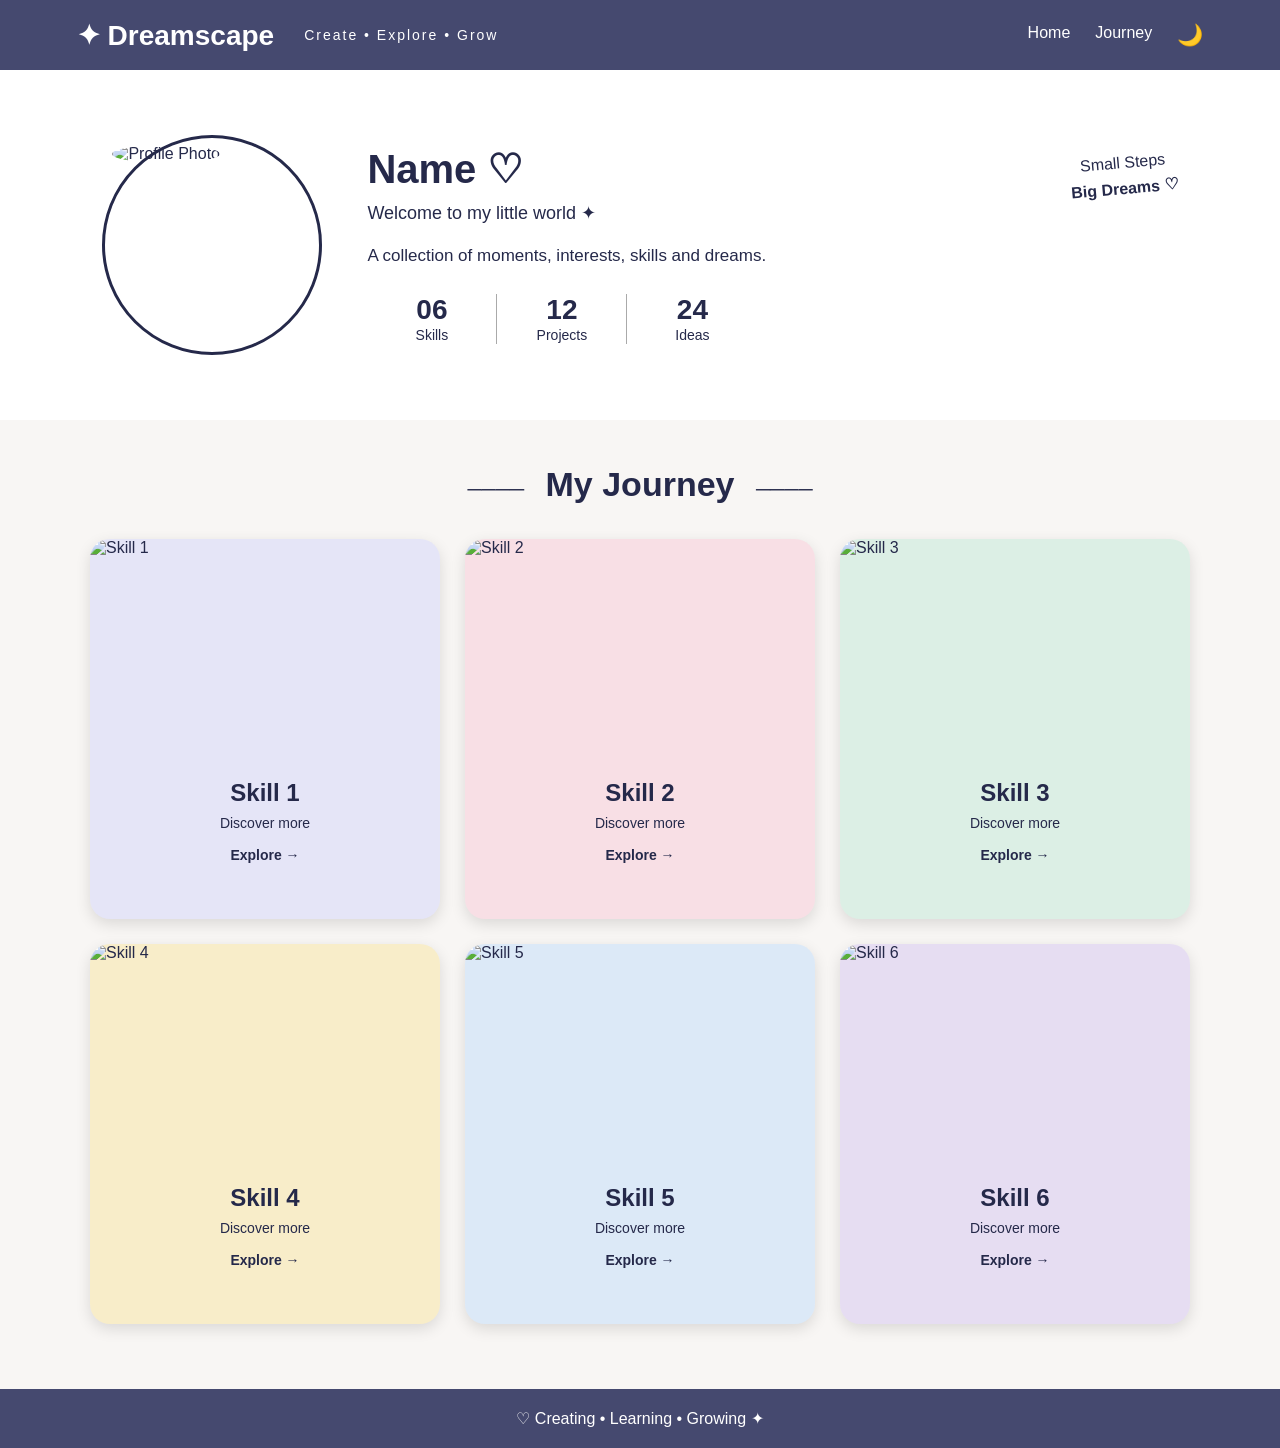
==== index.html @ 2dd9b144 "Add files via upload" ====
<!DOCTYPE html>
<html lang="en">

<head>
    <meta charset="UTF-8">
    <meta name="viewport" content="width=device-width, initial-scale=1.0">

    <title>Dreamscape</title>

    <link rel="stylesheet" href="style.css">
</head>

<body>

    <!-- NAVIGATION -->

    <nav class="navbar">

        <div class="logo">
            ✦ Dreamscape
        </div>

        <div class="tagline">
            Create • Explore • Grow
        </div>

        <div class="nav-links">
            <a href="index.html">Home</a>
            <a href="#journey">Journey</a>

            <button id="themeButton">
                🌙
            </button>
        </div>

    </nav>


    <!-- PROFILE -->

    <section class="profile">

        <div class="profile-image">

            <img
                src="images/profile.jpeg"
                alt="Profile Photo"
            >

        </div>


        <div class="profile-info">

            <h1>Name ♡</h1>

            <h3>Welcome to my little world ✦</h3>

            <p>
                A collection of moments, interests,
                skills and dreams.
            </p>


            <!-- STATS -->

            <div class="stats">

                <div class="stat">
                    <strong>06</strong>
                    <span>Skills</span>
                </div>

                <div class="stat">
                    <strong>12</strong>
                    <span>Projects</span>
                </div>

                <div class="stat">
                    <strong>24</strong>
                    <span>Ideas</span>
                </div>

            </div>

        </div>


        <div class="side-quote">

            Small Steps<br>
            <b>Big Dreams ♡</b>

        </div>

    </section>


    <!-- JOURNEY -->

    <main id="journey">

        <h2 class="section-title">

            <span>────</span>

            My Journey

            <span>────</span>

        </h2>


        <!-- PHOTO GRID -->

        <section class="photo-grid">


            <!-- SKILL 1 -->

            <a href="skill1.html"
               class="photo-tile skill1">

                <img
                    src="images/skill1.png"
                    alt="Skill 1"
                >

                <div class="tile-content">

                    <h2>Skill 1</h2>

                    <p>
                        Discover more
                    </p>

                    <span>
                        Explore →
                    </span>

                </div>

            </a>


            <!-- SKILL 2 -->

            <a href="skill2.html"
               class="photo-tile skill2">

                <img
                    src="images/skill2.png"
                    alt="Skill 2"
                >

                <div class="tile-content">

                    <h2>Skill 2</h2>

                    <p>
                        Discover more
                    </p>

                    <span>
                        Explore →
                    </span>

                </div>

            </a>


            <!-- SKILL 3 -->

            <a href="skill3.html"
               class="photo-tile skill3">

                <img
                    src="images/skill3.png"
                    alt="Skill 3"
                >

                <div class="tile-content">

                    <h2>Skill 3</h2>

                    <p>
                        Discover more
                    </p>

                    <span>
                        Explore →
                    </span>

                </div>

            </a>


            <!-- SKILL 4 -->

            <a href="skill4.html"
               class="photo-tile skill4">

                <img
                    src="images/skill4.png"
                    alt="Skill 4"
                >

                <div class="tile-content">

                    <h2>Skill 4</h2>

                    <p>
                        Discover more
                    </p>

                    <span>
                        Explore →
                    </span>

                </div>

            </a>


            <!-- SKILL 5 -->

            <a href="skill5.html"
               class="photo-tile skill5">

                <img
                    src="images/skill5.jpeg"
                    alt="Skill 5"
                >

                <div class="tile-content">

                    <h2>Skill 5</h2>

                    <p>
                        Discover more
                    </p>

                    <span>
                        Explore →
                    </span>

                </div>

            </a>


            <!-- SKILL 6 -->

            <a href="skill6.html"
               class="photo-tile skill6">

                <img
                    src="images/skill6.png"
                    alt="Skill 6"
                >

                <div class="tile-content">

                    <h2>Skill 6</h2>

                    <p>
                        Discover more
                    </p>

                    <span>
                        Explore →
                    </span>

                </div>

            </a>

        </section>

    </main>


    <!-- FOOTER -->

    <footer>

        ♡ Creating • Learning • Growing ✦

    </footer>


    <script src="script.js"></script>

</body>

</html>
---- style.css ----
/* =========================
   BASIC SETTINGS
========================= */

* {
    margin: 0;
    padding: 0;
    box-sizing: border-box;
}

:root {

    --background: #f8f6f4;
    --surface: #ffffff;
    --text: #25294a;
    --nav: #45496f;
    --shadow: rgba(0, 0, 0, 0.12);

}

body {

    font-family: "Trebuchet MS", Arial, sans-serif;

    background: var(--background);

    color: var(--text);

    transition:
        background 0.5s ease,
        color 0.5s ease;
}


/* =========================
   DARK MODE
========================= */

body.dark {

    --background: #181a2b;
    --surface: #252742;
    --text: #f5f3ff;
    --nav: #101225;
    --shadow: rgba(0, 0, 0, 0.35);

}


/* =========================
   NAVBAR
========================= */

.navbar {

    min-height: 70px;

    background: var(--nav);

    color: white;

    display: flex;

    align-items: center;

    padding: 0 6%;

    gap: 30px;

    transition: background 0.5s ease;
}

.logo {

    font-size: 28px;

    font-weight: bold;
}

.tagline {

    flex: 1;

    font-size: 14px;

    letter-spacing: 2px;
}


/* Navigation */

.nav-links {

    display: flex;

    align-items: center;

    gap: 25px;
}

.nav-links a {

    color: white;

    text-decoration: none;

    position: relative;

    padding-bottom: 5px;
}


/* Animated underline */

.nav-links a::after {

    content: "";

    position: absolute;

    width: 0;

    height: 2px;

    left: 0;

    bottom: 0;

    background: white;

    transition: width 0.3s ease;
}

.nav-links a:hover::after {

    width: 100%;
}


/* Theme Button */

#themeButton {

    border: none;

    background: transparent;

    color: white;

    font-size: 21px;

    cursor: pointer;

    transition: transform 0.3s ease;
}

#themeButton:hover {

    transform: scale(1.15);
}


/* =========================
   PROFILE
========================= */

.profile {

    min-height: 350px;

    padding: 45px 8%;

    background: var(--surface);

    display: flex;

    align-items: center;

    gap: 45px;

    position: relative;

    transition: background 0.5s ease;
}


/* Profile photo */

.profile-image {

    width: 220px;

    height: 220px;

    padding: 7px;

    border: 3px solid var(--text);

    border-radius: 50%;

    flex-shrink: 0;
}

.profile-image img {

    width: 100%;

    height: 100%;

    object-fit: cover;

    border-radius: 50%;
}


/* Profile information */

.profile-info {

    max-width: 600px;
}

.profile-info h1 {

    font-size: 40px;

    margin-bottom: 10px;
}

.profile-info h3 {

    font-size: 18px;

    font-weight: normal;

    margin-bottom: 18px;
}

.profile-info p {

    font-size: 17px;

    line-height: 1.6;

    margin-bottom: 25px;
}


/* =========================
   STATS
========================= */

.stats {

    display: flex;

    width: 400px;
}

.stat {

    width: 130px;

    text-align: center;

    border-right: 1px solid #aaa;
}

.stat:last-child {

    border-right: none;
}

.stat strong {

    display: block;

    font-size: 28px;
}

.stat span {

    font-size: 14px;
}


/* Quote */

.side-quote {

    position: absolute;

    right: 8%;

    top: 80px;

    text-align: center;

    line-height: 1.6;

    transform: rotate(-5deg);
}


/* =========================
   MAIN
========================= */

main {

    padding: 45px 5% 65px;
}

.section-title {

    text-align: center;

    font-size: 34px;

    margin-bottom: 35px;
}

.section-title span {

    font-size: 20px;

    margin: 0 12px;
}


/* =========================
   PHOTO GRID
========================= */

.photo-grid {

    max-width: 1100px;

    margin: auto;

    display: grid;

    grid-template-columns:
        repeat(3, 1fr);

    gap: 25px;
}


/* =========================
   PHOTO TILE
========================= */

.photo-tile {

    min-height: 380px;

    border-radius: 20px;

    overflow: hidden;

    text-decoration: none;

    color: #25294a;

    box-shadow:
        0 5px 15px var(--shadow);

    transition:
        transform 0.3s ease,
        box-shadow 0.3s ease;

    animation: tileAppear 0.7s ease both;
}


/* Cards appear one after another */

.photo-tile:nth-child(1) {
    animation-delay: 0.1s;
}

.photo-tile:nth-child(2) {
    animation-delay: 0.2s;
}

.photo-tile:nth-child(3) {
    animation-delay: 0.3s;
}

.photo-tile:nth-child(4) {
    animation-delay: 0.4s;
}

.photo-tile:nth-child(5) {
    animation-delay: 0.5s;
}

.photo-tile:nth-child(6) {
    animation-delay: 0.6s;
}


@keyframes tileAppear {

    from {

        opacity: 0;

        transform:
            translateY(25px);

    }

    to {

        opacity: 1;

        transform:
            translateY(0);

    }

}


/* Images */

.photo-tile img {

    width: 100%;

    height: 220px;

    object-fit: cover;

    display: block;

    transition:
        transform 0.5s ease;
}


/* Content */

.tile-content {

    padding: 20px;

    text-align: center;
}

.tile-content h2 {

    font-size: 24px;

    margin-bottom: 8px;
}

.tile-content p {

    font-size: 14px;

    margin-bottom: 15px;
}

.tile-content span {

    font-size: 14px;

    font-weight: bold;
}


/* Hover animation */

.photo-tile:hover {

    transform:
        translateY(-8px);

    box-shadow:
        0 15px 30px var(--shadow);
}

.photo-tile:hover img {

    transform:
        scale(1.05);
}


/* Pastel card backgrounds */

.skill1 {
    background: #e5e5f7;
}

.skill2 {
    background: #f8dfe5;
}

.skill3 {
    background: #dcefe5;
}

.skill4 {
    background: #f8edc9;
}

.skill5 {
    background: #dce9f7;
}

.skill6 {
    background: #e6ddf2;
}


/* =========================
   INDIVIDUAL PAGE
========================= */

.detail-page {

    min-height: calc(100vh - 130px);

    padding: 50px 8%;

    text-align: center;

    background: var(--background);
}


/* Back button */

.back {

    display: inline-block;

    margin-bottom: 30px;

    color: var(--text);

    text-decoration: none;

    font-weight: bold;

    transition:
        transform 0.3s ease;
}

.back:hover {

    transform:
        translateX(-5px);
}


/* Page title */

.detail-page h1 {

    font-size: 42px;

    margin-bottom: 25px;

    animation: contentAppear 0.7s ease;
}


/* Large photo */

.detail-image {

    width: min(700px, 100%);

    height: 400px;

    object-fit: cover;

    border-radius: 25px;

    box-shadow:
        0 10px 30px var(--shadow);

    margin-bottom: 30px;

    animation:
        contentAppear 0.9s ease;
}


/* Page content */

.detail-content {

    max-width: 700px;

    margin: auto;

    font-size: 17px;

    line-height: 1.8;

    animation:
        contentAppear 1.1s ease;
}


.detail-content h2 {

    margin-bottom: 15px;
}


/* Individual page animation */

@keyframes contentAppear {

    from {

        opacity: 0;

        transform:
            translateY(20px);

    }

    to {

        opacity: 1;

        transform:
            translateY(0);

    }

}


/* =========================
   FOOTER
========================= */

footer {

    background: var(--nav);

    color: white;

    text-align: center;

    padding: 20px;

    transition:
        background 0.5s ease;
}


/* =========================
   RESPONSIVE
========================= */

@media (max-width: 900px) {

    .side-quote {

        display: none;
    }

    .photo-grid {

        grid-template-columns:
            repeat(2, 1fr);
    }

}


@media (max-width: 650px) {

    .navbar {

        flex-direction: column;

        padding: 20px;

        gap: 15px;
    }

    .tagline {

        flex: none;
    }

    .profile {

        flex-direction: column;

        text-align: center;

        padding: 35px 20px;
    }

    .profile-image {

        width: 180px;

        height: 180px;
    }

    .profile-info h1 {

        font-size: 30px;
    }

    .stats {

        width: 100%;
    }

    .photo-grid {

        grid-template-columns: 1fr;
    }

}
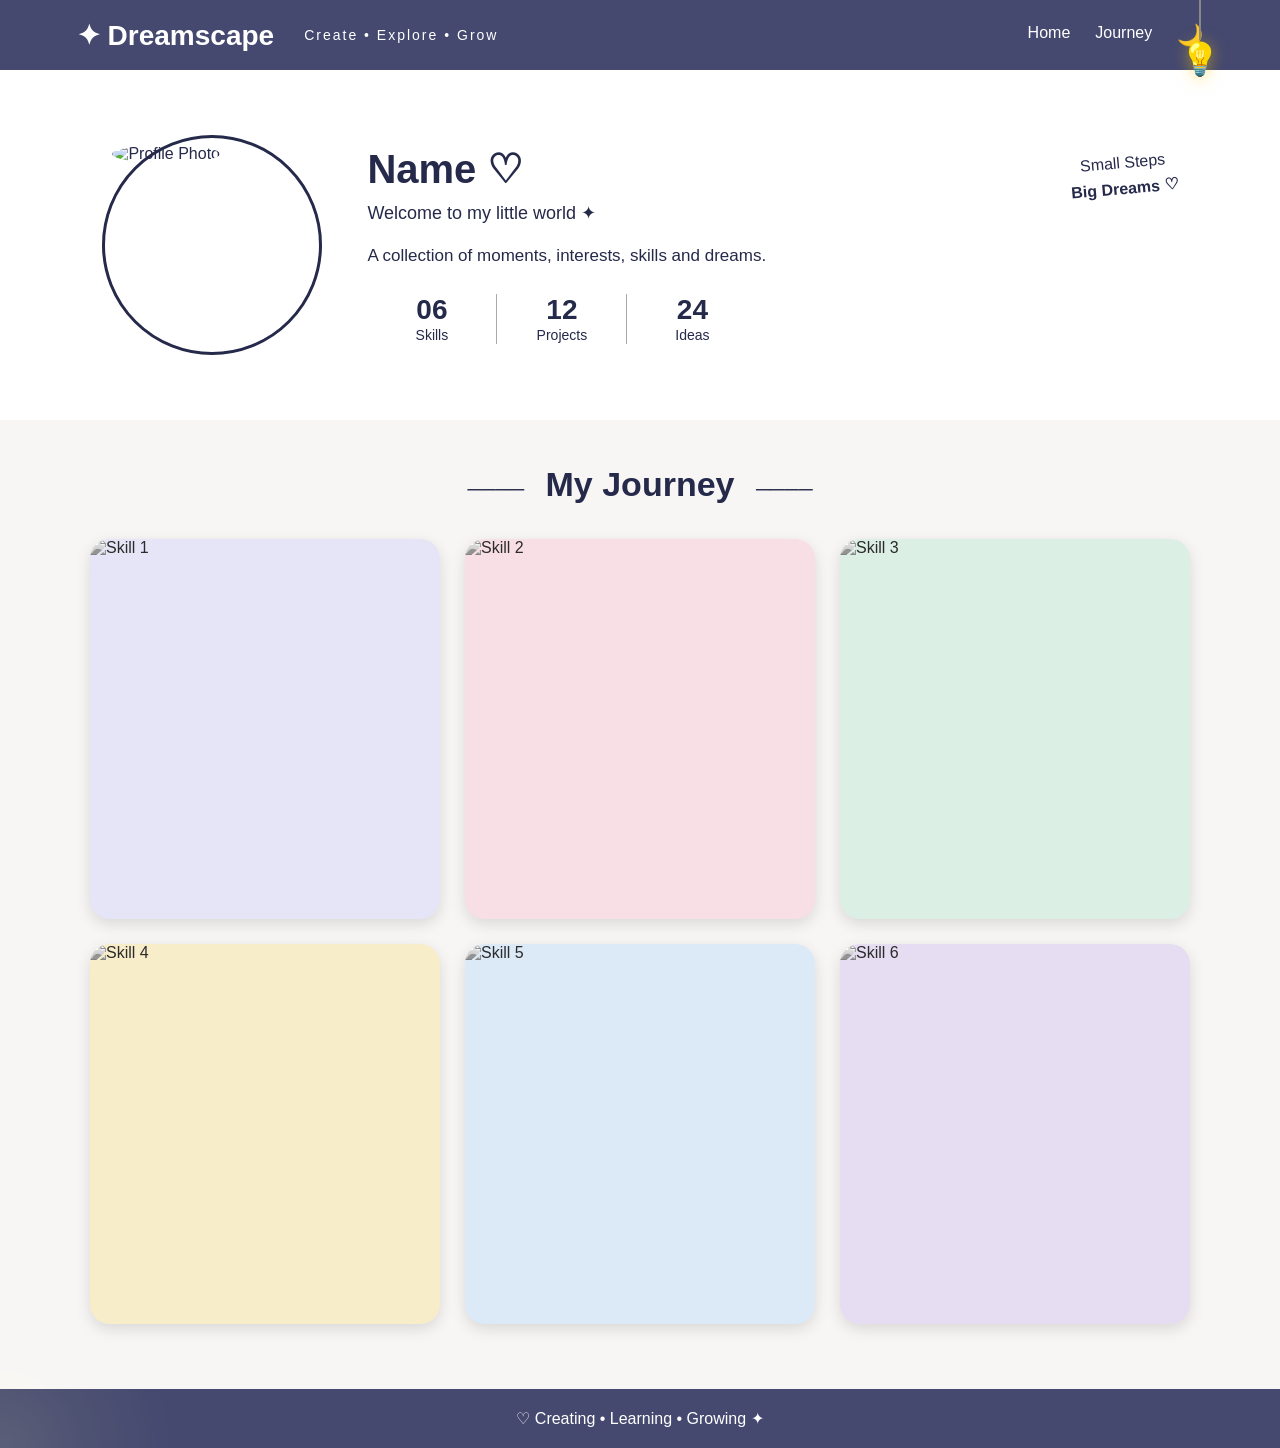
==== commit 427ae7f1: "Add animated stat counters, 3D tilt, cursor spotlight, hanging lamp, fix images" ====
--- a/index.html
+++ b/index.html
@@ -43,7 +43,7 @@
         <div class="profile-image">
 
             <img
-                src="images/profile.jpeg"
+                src="https://picsum.photos/seed/profile/300/300"
                 alt="Profile Photo"
             >
 
@@ -122,7 +122,7 @@
                class="photo-tile skill1">
 
                 <img
-                    src="images/skill1.png"
+                    src="https://picsum.photos/seed/skill1/800/600"
                     alt="Skill 1"
                 >
 
@@ -149,7 +149,7 @@
                class="photo-tile skill2">
 
                 <img
-                    src="images/skill2.png"
+                    src="https://picsum.photos/seed/skill2/800/600"
                     alt="Skill 2"
                 >
 
@@ -176,7 +176,7 @@
                class="photo-tile skill3">
 
                 <img
-                    src="images/skill3.png"
+                    src="https://picsum.photos/seed/skill3/800/600"
                     alt="Skill 3"
                 >
 
@@ -203,7 +203,7 @@
                class="photo-tile skill4">
 
                 <img
-                    src="images/skill4.png"
+                    src="https://picsum.photos/seed/skill4/800/600"
                     alt="Skill 4"
                 >
 
@@ -230,7 +230,7 @@
                class="photo-tile skill5">
 
                 <img
-                    src="images/skill5.jpeg"
+                    src="https://picsum.photos/seed/skill5/800/600"
                     alt="Skill 5"
                 >
 
@@ -257,7 +257,7 @@
                class="photo-tile skill6">
 
                 <img
-                    src="images/skill6.png"
+                    src="https://picsum.photos/seed/skill6/800/600"
                     alt="Skill 6"
                 >
 
--- a/style.css
+++ b/style.css
@@ -46,6 +46,21 @@
 
 }
 
+body.dark .tile-content {
+
+    background: linear-gradient(
+        to top,
+        rgba(37, 39, 66, 0.75),
+        rgba(37, 39, 66, 0.55)
+    );
+
+    backdrop-filter: blur(10px);
+
+    -webkit-backdrop-filter: blur(10px);
+
+    color: #f5f3ff;
+}
+
 
 /* =========================
    NAVBAR
@@ -368,47 +383,270 @@
 
     transition:
         transform 0.3s ease,
-        box-shadow 0.3s ease;
-
-    animation: tileAppear 0.7s ease both;
-}
-
-
-/* Cards appear one after another */
-
-.photo-tile:nth-child(1) {
-    animation-delay: 0.1s;
-}
-
-.photo-tile:nth-child(2) {
-    animation-delay: 0.2s;
-}
-
-.photo-tile:nth-child(3) {
-    animation-delay: 0.3s;
-}
-
-.photo-tile:nth-child(4) {
-    animation-delay: 0.4s;
-}
-
-.photo-tile:nth-child(5) {
-    animation-delay: 0.5s;
-}
-
-.photo-tile:nth-child(6) {
-    animation-delay: 0.6s;
-}
-
-
-@keyframes tileAppear {
+        box-shadow 0.3s ease,
+        opacity 0.7s ease,
+        translate 0.7s ease;
+
+    position: relative;
+
+    display: flex;
+
+    flex-direction: column;
+
+    /* Scroll reveal: hidden until "in-view" is added by script.js */
+
+    opacity: 0;
+
+    translate: 0 25px;
+}
+
+.photo-tile.in-view {
+
+    opacity: 1;
+
+    translate: 0 0;
+}
+
+
+/* Images */
+
+.photo-tile img {
+
+    width: 100%;
+
+    height: 100%;
+
+    object-fit: cover;
+
+    display: block;
+
+    filter: grayscale(100%);
+
+    transition:
+        transform 0.5s ease,
+        filter 0.5s ease;
+
+    position: absolute;
+
+    top: 0;
+
+    left: 0;
+}
+
+
+/* Content */
+
+.tile-content {
+
+    padding: 20px;
+
+    text-align: center;
+
+    position: absolute;
+
+    bottom: 0;
+
+    left: 0;
+
+    right: 0;
+
+    background: linear-gradient(
+        to top,
+        rgba(255, 255, 255, 0.75),
+        rgba(255, 255, 255, 0.55)
+    );
+
+    backdrop-filter: blur(10px);
+
+    -webkit-backdrop-filter: blur(10px);
+
+    transform: translateY(100%);
+
+    transition: transform 0.4s ease;
+}
+
+.tile-content h2 {
+
+    font-size: 24px;
+
+    margin-bottom: 8px;
+}
+
+.tile-content p {
+
+    font-size: 14px;
+
+    margin-bottom: 15px;
+}
+
+.tile-content span {
+
+    font-size: 14px;
+
+    font-weight: bold;
+}
+
+
+/* Hover animation */
+
+.photo-tile:hover {
+
+    transform:
+        translateY(-8px);
+
+    box-shadow:
+        0 15px 30px var(--shadow);
+}
+
+.photo-tile:hover img {
+
+    transform:
+        scale(1.05);
+
+    filter: grayscale(0%);
+}
+
+.photo-tile:hover .tile-content {
+
+    transform: translateY(0);
+}
+
+
+/* Pastel card backgrounds */
+
+.skill1 {
+    background: #e5e5f7;
+}
+
+.skill2 {
+    background: #f8dfe5;
+}
+
+.skill3 {
+    background: #dcefe5;
+}
+
+.skill4 {
+    background: #f8edc9;
+}
+
+.skill5 {
+    background: #dce9f7;
+}
+
+.skill6 {
+    background: #e6ddf2;
+}
+
+
+/* =========================
+   INDIVIDUAL PAGE
+========================= */
+
+.detail-page {
+
+    min-height: calc(100vh - 130px);
+
+    padding: 50px 8%;
+
+    text-align: center;
+
+    background: var(--background);
+}
+
+
+/* Back button */
+
+.back {
+
+    display: inline-block;
+
+    margin-bottom: 30px;
+
+    color: var(--text);
+
+    text-decoration: none;
+
+    font-weight: bold;
+
+    transition:
+        transform 0.3s ease;
+}
+
+.back:hover {
+
+    transform:
+        translateX(-5px);
+}
+
+
+/* Page title */
+
+.detail-page h1 {
+
+    font-size: 42px;
+
+    margin-bottom: 25px;
+
+    animation: contentAppear 0.7s ease;
+}
+
+
+/* Large photo */
+
+.detail-image {
+
+    width: min(700px, 100%);
+
+    height: 400px;
+
+    object-fit: cover;
+
+    border-radius: 25px;
+
+    box-shadow:
+        0 10px 30px var(--shadow);
+
+    margin-bottom: 30px;
+
+    animation:
+        contentAppear 0.9s ease;
+}
+
+
+/* Page content */
+
+.detail-content {
+
+    max-width: 700px;
+
+    margin: auto;
+
+    font-size: 17px;
+
+    line-height: 1.8;
+
+    animation:
+        contentAppear 1.1s ease;
+}
+
+
+.detail-content h2 {
+
+    margin-bottom: 15px;
+}
+
+
+/* Individual page animation */
+
+@keyframes contentAppear {
 
     from {
 
         opacity: 0;
 
         transform:
-            translateY(25px);
+            translateY(20px);
 
     }
 
@@ -424,222 +662,6 @@
 }
 
 
-/* Images */
-
-.photo-tile img {
-
-    width: 100%;
-
-    height: 220px;
-
-    object-fit: cover;
-
-    display: block;
-
-    transition:
-        transform 0.5s ease;
-}
-
-
-/* Content */
-
-.tile-content {
-
-    padding: 20px;
-
-    text-align: center;
-}
-
-.tile-content h2 {
-
-    font-size: 24px;
-
-    margin-bottom: 8px;
-}
-
-.tile-content p {
-
-    font-size: 14px;
-
-    margin-bottom: 15px;
-}
-
-.tile-content span {
-
-    font-size: 14px;
-
-    font-weight: bold;
-}
-
-
-/* Hover animation */
-
-.photo-tile:hover {
-
-    transform:
-        translateY(-8px);
-
-    box-shadow:
-        0 15px 30px var(--shadow);
-}
-
-.photo-tile:hover img {
-
-    transform:
-        scale(1.05);
-}
-
-
-/* Pastel card backgrounds */
-
-.skill1 {
-    background: #e5e5f7;
-}
-
-.skill2 {
-    background: #f8dfe5;
-}
-
-.skill3 {
-    background: #dcefe5;
-}
-
-.skill4 {
-    background: #f8edc9;
-}
-
-.skill5 {
-    background: #dce9f7;
-}
-
-.skill6 {
-    background: #e6ddf2;
-}
-
-
-/* =========================
-   INDIVIDUAL PAGE
-========================= */
-
-.detail-page {
-
-    min-height: calc(100vh - 130px);
-
-    padding: 50px 8%;
-
-    text-align: center;
-
-    background: var(--background);
-}
-
-
-/* Back button */
-
-.back {
-
-    display: inline-block;
-
-    margin-bottom: 30px;
-
-    color: var(--text);
-
-    text-decoration: none;
-
-    font-weight: bold;
-
-    transition:
-        transform 0.3s ease;
-}
-
-.back:hover {
-
-    transform:
-        translateX(-5px);
-}
-
-
-/* Page title */
-
-.detail-page h1 {
-
-    font-size: 42px;
-
-    margin-bottom: 25px;
-
-    animation: contentAppear 0.7s ease;
-}
-
-
-/* Large photo */
-
-.detail-image {
-
-    width: min(700px, 100%);
-
-    height: 400px;
-
-    object-fit: cover;
-
-    border-radius: 25px;
-
-    box-shadow:
-        0 10px 30px var(--shadow);
-
-    margin-bottom: 30px;
-
-    animation:
-        contentAppear 0.9s ease;
-}
-
-
-/* Page content */
-
-.detail-content {
-
-    max-width: 700px;
-
-    margin: auto;
-
-    font-size: 17px;
-
-    line-height: 1.8;
-
-    animation:
-        contentAppear 1.1s ease;
-}
-
-
-.detail-content h2 {
-
-    margin-bottom: 15px;
-}
-
-
-/* Individual page animation */
-
-@keyframes contentAppear {
-
-    from {
-
-        opacity: 0;
-
-        transform:
-            translateY(20px);
-
-    }
-
-    to {
-
-        opacity: 1;
-
-        transform:
-            translateY(0);
-
-    }
-
-}
-
-
 /* =========================
    FOOTER
 ========================= */
@@ -726,4 +748,155 @@
         grid-template-columns: 1fr;
     }
 
+}
+
+
+/* =========================
+   CURSOR SPOTLIGHT
+========================= */
+
+.cursor-spotlight {
+
+    position: fixed;
+
+    width: 350px;
+
+    height: 350px;
+
+    border-radius: 50%;
+
+    pointer-events: none;
+
+    z-index: 9999;
+
+    transform: translate(-50%, -50%);
+
+    background: radial-gradient(
+        circle,
+        rgba(255, 255, 120, 0.12) 0%,
+        rgba(255, 255, 120, 0.04) 40%,
+        transparent 70%
+    );
+
+    transition: opacity 0.3s ease;
+
+    mix-blend-mode: screen;
+
+}
+
+body.dark .cursor-spotlight {
+
+    background: radial-gradient(
+        circle,
+        rgba(180, 160, 255, 0.15) 0%,
+        rgba(180, 160, 255, 0.05) 40%,
+        transparent 70%
+    );
+
+}
+
+
+/* =========================
+   HANGING LAMP
+========================= */
+
+.hanging-lamp {
+
+    position: fixed;
+
+    top: 0;
+
+    right: 60px;
+
+    z-index: 10000;
+
+    display: flex;
+
+    flex-direction: column;
+
+    align-items: center;
+
+    cursor: grab;
+
+    user-select: none;
+
+    transition: transform 0.3s ease;
+
+}
+
+.hanging-lamp.dragging {
+
+    cursor: grabbing;
+
+    transition: none;
+
+}
+
+.lamp-wire {
+
+    width: 2px;
+
+    height: 40px;
+
+    background: #888;
+
+    transition: height 0.3s ease;
+
+}
+
+.hanging-lamp.dragging .lamp-wire {
+
+    transition: none;
+
+}
+
+.lamp-bulb {
+
+    font-size: 32px;
+
+    filter: drop-shadow(0 2px 8px rgba(255, 200, 0, 0.5));
+
+    transition: transform 0.3s ease, filter 0.3s ease;
+
+}
+
+.hanging-lamp:hover .lamp-bulb {
+
+    transform: scale(1.15);
+
+    filter: drop-shadow(0 4px 16px rgba(255, 200, 0, 0.7));
+
+}
+
+.lamp-hint {
+
+    position: absolute;
+
+    top: 80px;
+
+    background: var(--surface);
+
+    color: var(--text);
+
+    font-size: 11px;
+
+    padding: 4px 8px;
+
+    border-radius: 6px;
+
+    white-space: nowrap;
+
+    opacity: 0;
+
+    pointer-events: none;
+
+    transition: opacity 0.3s ease;
+
+    box-shadow: 0 2px 8px var(--shadow);
+}
+
+.hanging-lamp:hover .lamp-hint {
+
+    opacity: 1;
+
 }
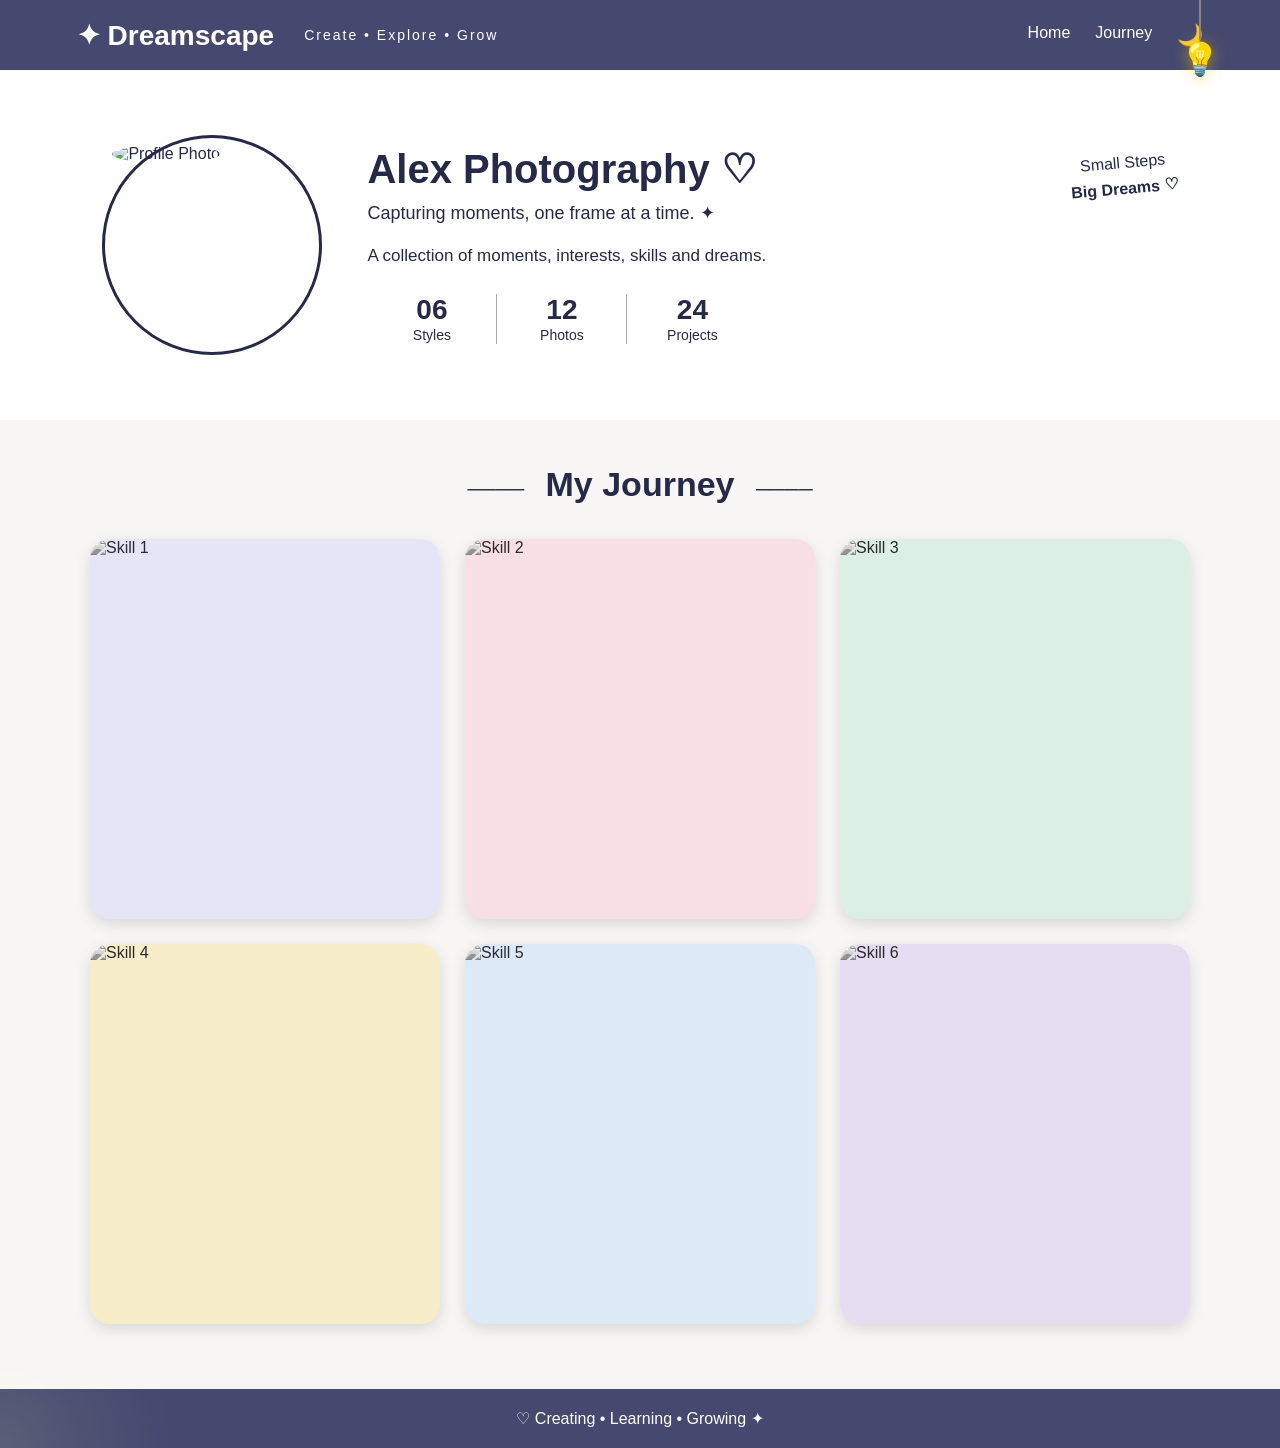
==== commit 20ef08e6: "Update index.html" ====
--- a/index.html
+++ b/index.html
@@ -9,6 +9,7 @@
 
     <link rel="stylesheet" href="style.css">
 </head>
+
 
 <body>
 
@@ -52,9 +53,9 @@
 
         <div class="profile-info">
 
-            <h1>Name ♡</h1>
-
-            <h3>Welcome to my little world ✦</h3>
+            <h1>Alex Photography ♡</h1>
+
+            <h3>Capturing moments, one frame at a time. ✦</h3>
 
             <p>
                 A collection of moments, interests,
@@ -68,17 +69,17 @@
 
                 <div class="stat">
                     <strong>06</strong>
-                    <span>Skills</span>
+                    <span>Styles</span>
                 </div>
 
                 <div class="stat">
                     <strong>12</strong>
-                    <span>Projects</span>
+                    <span>Photos</span>
                 </div>
 
                 <div class="stat">
                     <strong>24</strong>
-                    <span>Ideas</span>
+                    <span>Projects</span>
                 </div>
 
             </div>
@@ -295,4 +296,4 @@
 
 </body>
 
-</html>+</html>
